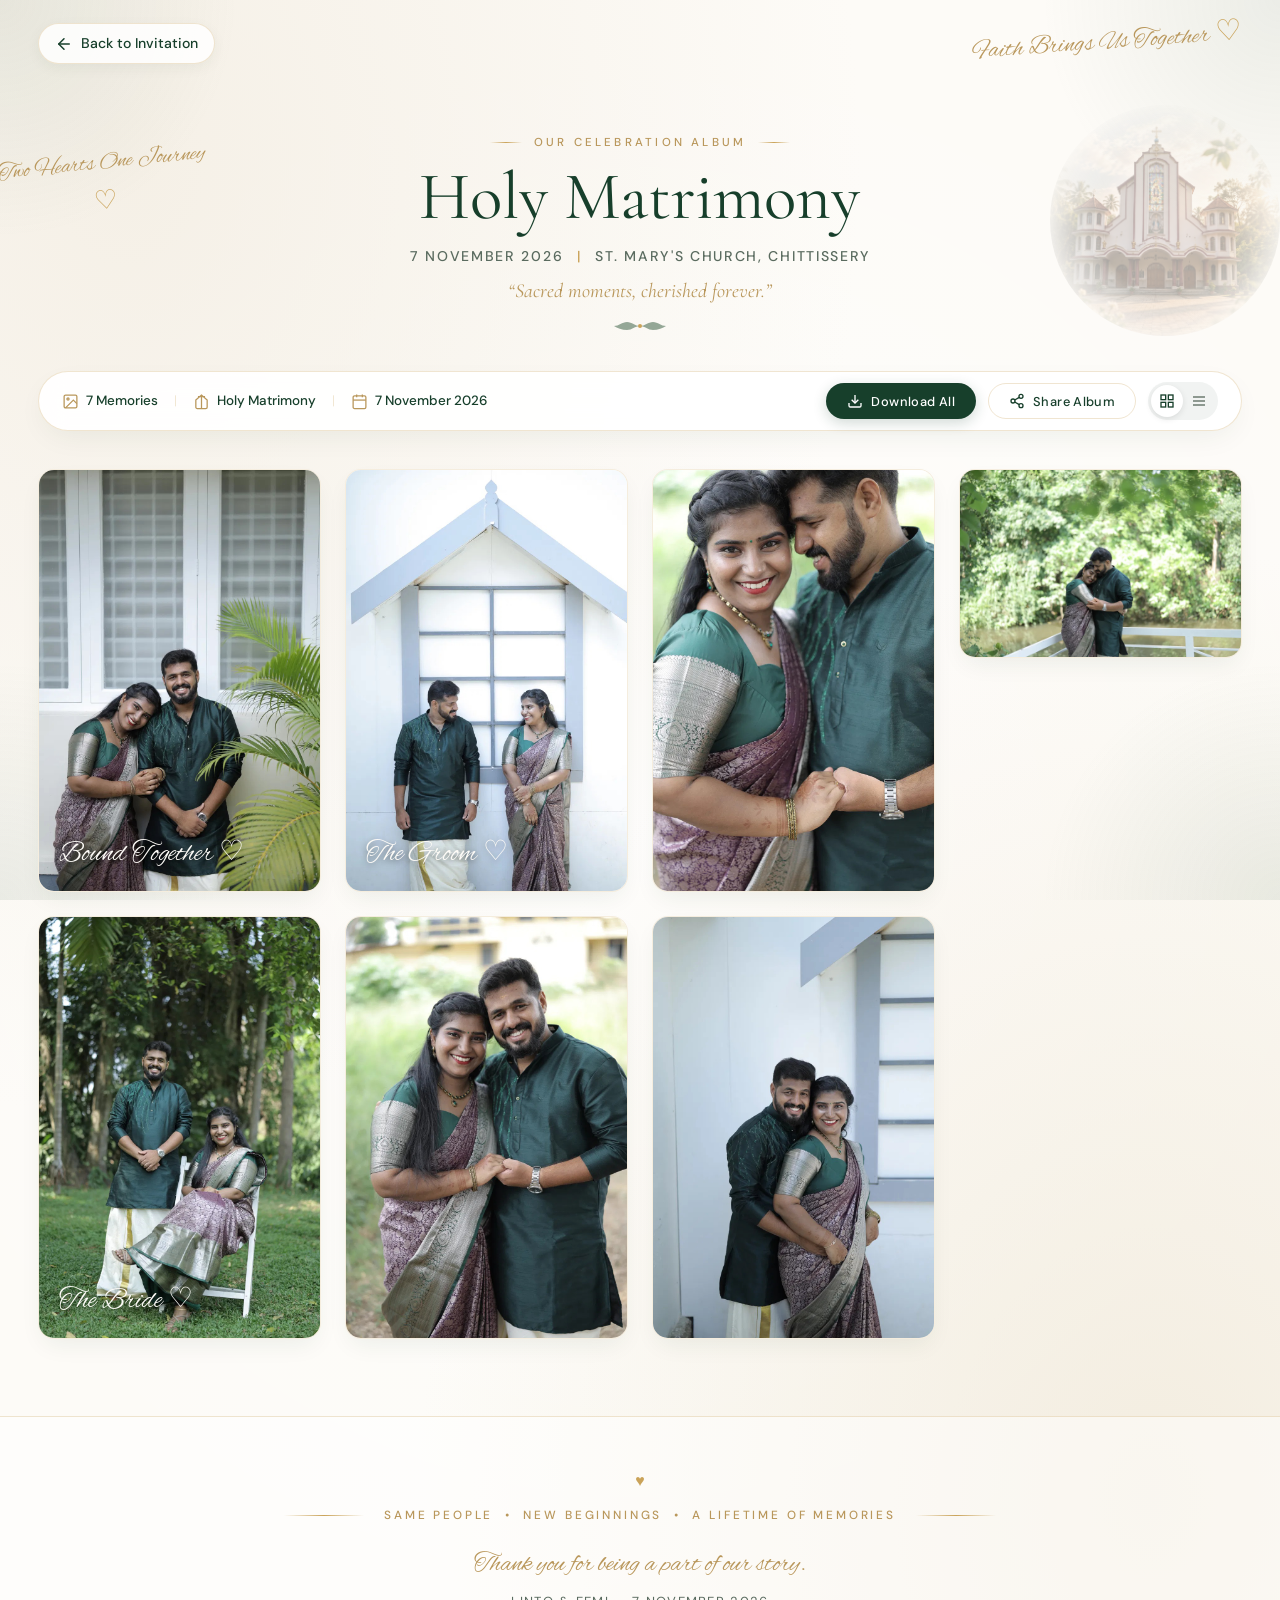
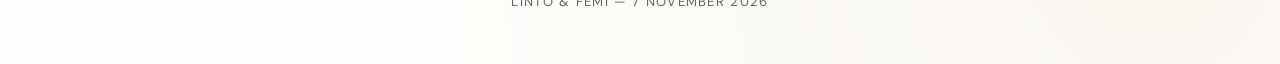
==== album.html @ 3ef4bf73 "Initial commit: Linto & Femi Wedding Invitation website" ====
<!DOCTYPE html>
<html lang="en">
<head>
  <meta charset="UTF-8" />
  <meta name="viewport" content="width=device-width, initial-scale=1.0" />
  <title>Holy Matrimony | Celebration Photo Album — Linto &amp; Femi</title>
  <meta name="description" content="Official photo album for the Holy Matrimony of Linto George &amp; Femi Roy at St. Mary's Church, Chittissery." />
  <meta name="theme-color" content="#173F2B" />

  <!-- Google Fonts -->
  <link rel="preconnect" href="https://fonts.googleapis.com" />
  <link rel="preconnect" href="https://fonts.gstatic.com" crossorigin />
  <link href="https://fonts.googleapis.com/css2?family=Alex+Brush&family=Cormorant+Garamond:ital,wght@0,300;0,400;0,500;0,600;0,700;1,400;1,500&family=DM+Sans:wght@300;400;500;600&family=Great+Vibes&display=swap" rel="stylesheet" />

  <!-- Album Styles -->
  <link rel="stylesheet" href="css/album.css" />
</head>
<body>

  <!-- Background Botanical Corner Vignettes -->
  <div class="album-vignette album-vignette--tl" aria-hidden="true"></div>
  <div class="album-vignette album-vignette--tr" aria-hidden="true"></div>
  <div class="album-vignette album-vignette--bl" aria-hidden="true"></div>
  <div class="album-vignette album-vignette--br" aria-hidden="true"></div>

  <!-- Top Navigation Bar -->
  <nav class="album-topbar" aria-label="Album navigation">
    <div class="container album-topbar__inner">
      <a href="index.html" class="album-back-link" aria-label="Return to wedding invitation">
        <svg width="18" height="18" viewBox="0 0 24 24" fill="none" stroke="currentColor" stroke-width="2" stroke-linecap="round" stroke-linejoin="round">
          <line x1="19" y1="12" x2="5" y2="12"></line>
          <polyline points="12 19 5 12 12 5"></polyline>
        </svg>
        <span>Back to Invitation</span>
      </a>

      <div class="album-script-accent" aria-hidden="true">
        <span>Faith Brings Us Together</span>
        <span class="script-heart">♡</span>
      </div>
    </div>
  </nav>

  <!-- Album Header -->
  <header class="album-header">
    <div class="container album-header__inner">
      
      <div class="album-header__quote-left" aria-hidden="true">
        <span>Two Hearts One Journey</span>
        <span class="script-heart">♡</span>
      </div>

      <div class="album-header__center">
        <div class="album-eyebrow">
          <span class="eyebrow-line"></span>
          <span class="eyebrow-text">OUR CELEBRATION ALBUM</span>
          <span class="eyebrow-line"></span>
        </div>

        <h1 class="album-title">Holy Matrimony</h1>
        
        <p class="album-meta">
          <span>7 NOVEMBER 2026</span>
          <span class="meta-sep">|</span>
          <span>ST. MARY'S CHURCH, CHITTISSERY</span>
        </p>

        <p class="album-tagline">&ldquo;Sacred moments, cherished forever.&rdquo;</p>

        <!-- Leaf divider ornament -->
        <div class="album-divider" aria-hidden="true">
          <svg width="54" height="14" viewBox="0 0 54 14" fill="none">
            <path d="M27 7C22 7 19 3 14 3C9 3 6 7 1 7C4 9 9 11 14 11C19 11 22 7 27 7Z" fill="#7a927e" fill-opacity="0.8"/>
            <path d="M27 7C32 7 35 3 40 3C45 3 48 7 53 7C50 9 45 11 40 11C35 11 32 7 27 7Z" fill="#7a927e" fill-opacity="0.8"/>
            <circle cx="27" cy="7" r="2" fill="#caa359"/>
          </svg>
        </div>
      </div>

      <!-- Faded Architectural Church Illustration Accent -->
      <div class="album-header__church-accent" aria-hidden="true">
        <img src="Images/Church.jpg" alt="" class="church-accent-img" />
      </div>

    </div>
  </header>

  <!-- Album Toolbar -->
  <section class="album-toolbar-section">
    <div class="container">
      <div class="album-toolbar" role="toolbar" aria-label="Photo album controls">
        
        <div class="album-toolbar__meta">
          <div class="toolbar-item" id="memories-stat">
            <svg width="17" height="17" viewBox="0 0 24 24" fill="none" stroke="currentColor" stroke-width="1.8">
              <rect x="3" y="3" width="18" height="18" rx="2" ry="2"></rect>
              <circle cx="8.5" cy="8.5" r="1.5"></circle>
              <polyline points="21 15 16 10 5 21"></polyline>
            </svg>
            <span id="memories-count">Loading...</span>
          </div>

          <span class="toolbar-divider" aria-hidden="true">|</span>

          <div class="toolbar-item toolbar-item--venue">
            <svg width="17" height="17" viewBox="0 0 24 24" fill="none" stroke="currentColor" stroke-width="1.8">
              <path d="M12 2v20M17 5H7M4 10l8-7 8 7v10a2 2 0 0 1-2 2H6a2 2 0 0 1-2-2z"></path>
            </svg>
            <span>Holy Matrimony</span>
          </div>

          <span class="toolbar-divider" aria-hidden="true">|</span>

          <div class="toolbar-item toolbar-item--date">
            <svg width="17" height="17" viewBox="0 0 24 24" fill="none" stroke="currentColor" stroke-width="1.8">
              <rect x="3" y="4" width="18" height="18" rx="2" ry="2"></rect>
              <line x1="16" y1="2" x2="16" y2="6"></line>
              <line x1="8" y1="2" x2="8" y2="6"></line>
              <line x1="3" y1="10" x2="21" y2="10"></line>
            </svg>
            <span>7 November 2026</span>
          </div>
        </div>

        <div class="album-toolbar__actions">
          <button id="btn-download-all" class="album-btn album-btn--primary" aria-label="Download all high resolution photographs">
            <svg width="16" height="16" viewBox="0 0 24 24" fill="none" stroke="currentColor" stroke-width="2">
              <path d="M21 15v4a2 2 0 0 1-2 2H5a2 2 0 0 1-2-2v-4"></path>
              <polyline points="7 10 12 15 17 10"></polyline>
              <line x1="12" y1="15" x2="12" y2="3"></line>
            </svg>
            <span>Download All</span>
          </button>

          <button id="btn-share-album" class="album-btn album-btn--outline" aria-label="Share this celebration album">
            <svg width="16" height="16" viewBox="0 0 24 24" fill="none" stroke="currentColor" stroke-width="2">
              <circle cx="18" cy="5" r="3"></circle>
              <circle cx="6" cy="12" r="3"></circle>
              <circle cx="18" cy="19" r="3"></circle>
              <line x1="8.59" y1="13.51" x2="15.42" y2="17.49"></line>
              <line x1="15.41" y1="6.51" x2="8.59" y2="10.49"></line>
            </svg>
            <span>Share Album</span>
          </button>

          <div class="album-view-toggle" role="radiogroup" aria-label="Gallery view mode">
            <button id="view-grid-btn" class="toggle-icon-btn active" role="radio" aria-checked="true" title="Masonry Grid View">
              <svg width="16" height="16" viewBox="0 0 24 24" fill="none" stroke="currentColor" stroke-width="2">
                <rect x="3" y="3" width="7" height="7"></rect>
                <rect x="14" y="3" width="7" height="7"></rect>
                <rect x="14" y="14" width="7" height="7"></rect>
                <rect x="3" y="14" width="7" height="7"></rect>
              </svg>
            </button>
            <button id="view-dense-btn" class="toggle-icon-btn" role="radio" aria-checked="false" title="Compact View">
              <svg width="16" height="16" viewBox="0 0 24 24" fill="none" stroke="currentColor" stroke-width="2">
                <line x1="3" y1="6" x2="21" y2="6"></line>
                <line x1="3" y1="12" x2="21" y2="12"></line>
                <line x1="3" y1="18" x2="21" y2="18"></line>
              </svg>
            </button>
          </div>
        </div>

      </div>
    </div>
  </section>

  <!-- Main Photo Gallery Section -->
  <main class="album-main">
    <div class="container">

      <!-- Gallery Loading Skeleton -->
      <div id="gallery-skeleton" class="gallery-skeleton" aria-live="polite">
        <div class="skeleton-card skeleton-card--tall"></div>
        <div class="skeleton-card skeleton-card--square"></div>
        <div class="skeleton-card skeleton-card--tall"></div>
        <div class="skeleton-card skeleton-card--wide"></div>
        <div class="skeleton-card skeleton-card--square"></div>
        <div class="skeleton-card skeleton-card--tall"></div>
      </div>

      <!-- Empty State -->
      <div id="gallery-empty" class="gallery-empty" style="display:none;">
        <div class="gallery-empty__icon" aria-hidden="true">🌿</div>
        <h2 class="gallery-empty__title">Our memories are waiting to be written...</h2>
        <p class="gallery-empty__desc">Photographs from our celebration will appear here soon.</p>
      </div>

      <!-- Error State -->
      <div id="gallery-error" class="gallery-error" style="display:none;">
        <div class="gallery-error__icon" aria-hidden="true">♡</div>
        <h2 class="gallery-error__title">Our album is taking a little moment.</h2>
        <p class="gallery-error__desc">Please check back soon or try refreshing.</p>
        <button id="btn-retry-gallery" class="album-btn album-btn--primary">Try Again</button>
      </div>

      <!-- Dynamic Masonry Photo Grid -->
      <div id="album-gallery" class="album-masonry" role="region" aria-label="Celebration photo gallery">
        <!-- Rendered dynamically by js/album.js from Google Drive feed -->
      </div>

    </div>
  </main>

  <!-- Fullscreen Lightbox Viewer -->
  <dialog id="album-lightbox" class="album-lightbox" aria-label="Fullscreen photo viewer">
    <div class="lightbox-overlay" id="lightbox-overlay"></div>
    <div class="lightbox-content">
      
      <!-- Top Control Bar -->
      <div class="lightbox-topbar">
        <span id="lightbox-counter" class="lightbox-counter">1 / 58</span>
        <div class="lightbox-actions">
          <a id="lightbox-download-btn" href="#" download class="lightbox-btn" title="Download original photo" aria-label="Download photo">
            <svg width="18" height="18" viewBox="0 0 24 24" fill="none" stroke="currentColor" stroke-width="2">
              <path d="M21 15v4a2 2 0 0 1-2 2H5a2 2 0 0 1-2-2v-4"></path>
              <polyline points="7 10 12 15 17 10"></polyline>
              <line x1="12" y1="15" x2="12" y2="3"></line>
            </svg>
          </a>
          <button id="lightbox-close-btn" class="lightbox-btn" title="Close viewer (Esc)" aria-label="Close photo viewer">
            <svg width="20" height="20" viewBox="0 0 24 24" fill="none" stroke="currentColor" stroke-width="2">
              <line x1="18" y1="6" x2="6" y2="18"></line>
              <line x1="6" y1="6" x2="18" y2="18"></line>
            </svg>
          </button>
        </div>
      </div>

      <!-- Main Stage -->
      <div class="lightbox-stage">
        <button id="lightbox-prev-btn" class="lightbox-nav-btn lightbox-nav-btn--prev" title="Previous photo (Left Arrow)" aria-label="Previous photo">
          <svg width="24" height="24" viewBox="0 0 24 24" fill="none" stroke="currentColor" stroke-width="2">
            <polyline points="15 18 9 12 15 6"></polyline>
          </svg>
        </button>

        <div class="lightbox-image-wrap">
          <img id="lightbox-active-img" src="" alt="Linto &amp; Femi Wedding Memory" class="lightbox-img" />
          <div id="lightbox-loader" class="lightbox-loader" aria-hidden="true"></div>
        </div>

        <button id="lightbox-next-btn" class="lightbox-nav-btn lightbox-nav-btn--next" title="Next photo (Right Arrow)" aria-label="Next photo">
          <svg width="24" height="24" viewBox="0 0 24 24" fill="none" stroke="currentColor" stroke-width="2">
            <polyline points="9 18 15 12 9 6"></polyline>
          </svg>
        </button>
      </div>

      <!-- Caption -->
      <div class="lightbox-caption">
        <p id="lightbox-caption-text">Linto &amp; Femi &mdash; Holy Matrimony Celebration</p>
      </div>

    </div>
  </dialog>

  <!-- Share Toast Notification -->
  <div id="album-toast" class="album-toast" role="status" aria-live="polite">
    <svg width="16" height="16" viewBox="0 0 24 24" fill="none" stroke="currentColor" stroke-width="2">
      <path d="M20 6L9 17l-5-5"></path>
    </svg>
    <span>Album link copied to clipboard</span>
  </div>

  <!-- Bottom Accents & Footer -->
  <footer class="album-footer">
    <div class="container">
      <div class="album-footer__heart" aria-hidden="true">♥</div>
      
      <div class="album-footer__divider">
        <span class="footer-line"></span>
        <span class="footer-divider-text">SAME PEOPLE &nbsp;•&nbsp; NEW BEGINNINGS &nbsp;•&nbsp; A LIFETIME OF MEMORIES</span>
        <span class="footer-line"></span>
      </div>

      <div class="album-footer__signature">
        <p class="album-footer__thanks">Thank you for being a part of our story.</p>
        <p class="album-footer__names">Linto &amp; Femi &mdash; 7 November 2026</p>
      </div>
    </div>
  </footer>

  <!-- Album Scripts -->
  <script src="js/album.js"></script>
</body>
</html>
---- css/album.css ----
/* ============================================================
   CELEBRATION PHOTO ALBUM — DEDICATED STYLESHEET
   Linto & Femi Wedding Invitation Keepsake
   ============================================================ */

:root {
  --ivory-bg: #fdfbf7;
  --cream-card: #ffffff;
  --green-deep: #173f2b;
  --green-forest: #0d261a;
  --gold: #caa359;
  --gold-muted: #b9975b;
  --gold-light: #f4ecdc;
  --text-dark: #223127;
  --text-muted: #5a6b5f;
  --border-gold: rgba(202, 163, 89, 0.28);
  
  --font-serif: 'Cormorant Garamond', Georgia, serif;
  --font-sans: 'DM Sans', -apple-system, BlinkMacSystemFont, sans-serif;
  --font-script: 'Alex Brush', 'Great Vibes', cursive;

  --ease-elegant: cubic-bezier(0.2, 0.8, 0.2, 1);
}

*, *::before, *::after {
  box-sizing: border-box;
  margin: 0;
  padding: 0;
}

body {
  font-family: var(--font-sans);
  background-color: var(--ivory-bg);
  background-image:
    radial-gradient(ellipse at 10% 10%, rgba(243, 237, 226, 0.8), transparent 45%),
    radial-gradient(ellipse at 90% 90%, rgba(239, 231, 214, 0.7), transparent 45%),
    radial-gradient(circle at 50% 50%, rgba(255, 255, 255, 0.6), transparent 80%);
  color: var(--text-dark);
  line-height: 1.6;
  min-height: 100vh;
  position: relative;
  overflow-x: hidden;
}

.container {
  width: 100%;
  max-width: 1340px;
  margin-inline: auto;
  padding-inline: clamp(1rem, 3vw, 2.5rem);
}

/* ── Botanical Vignette Corners ─────────────────────────── */
.album-vignette {
  position: fixed;
  width: 240px;
  height: 240px;
  pointer-events: none;
  z-index: 0;
  opacity: 0.6;
  background-size: contain;
  background-repeat: no-repeat;
}

.album-vignette--tl {
  top: 0;
  left: 0;
  background: radial-gradient(circle at top left, rgba(122, 146, 126, 0.22), transparent 70%);
}

.album-vignette--tr {
  top: 0;
  right: 0;
  background: radial-gradient(circle at top right, rgba(122, 146, 126, 0.22), transparent 70%);
}

.album-vignette--bl {
  bottom: 0;
  left: 0;
  background: radial-gradient(circle at bottom left, rgba(122, 146, 126, 0.22), transparent 70%);
}

.album-vignette--br {
  bottom: 0;
  right: 0;
  background: radial-gradient(circle at bottom right, rgba(122, 146, 126, 0.22), transparent 70%);
}

/* ── Top Navigation Bar ─────────────────────────────────── */
.album-topbar {
  padding-block: 1.25rem;
  position: relative;
  z-index: 10;
}

.album-topbar__inner {
  display: flex;
  align-items: center;
  justify-content: space-between;
}

.album-back-link {
  display: inline-flex;
  align-items: center;
  gap: 0.5rem;
  color: var(--green-deep);
  text-decoration: none;
  font-size: 0.88rem;
  font-weight: 500;
  padding: 0.5rem 1rem;
  border-radius: 9999px;
  background: rgba(255, 255, 255, 0.85);
  border: 1px solid var(--border-gold);
  box-shadow: 0 4px 14px rgba(23, 63, 43, 0.05);
  transition: all 0.3s var(--ease-elegant);
}

.album-back-link:hover {
  background: #ffffff;
  color: var(--gold-muted);
  transform: translateX(-3px);
  box-shadow: 0 6px 18px rgba(23, 63, 43, 0.1);
}

.album-script-accent {
  font-family: var(--font-script);
  font-size: clamp(1.25rem, 2vw, 1.6rem);
  color: var(--gold-muted);
  transform: rotate(-4deg);
  display: flex;
  align-items: center;
  gap: 0.35rem;
  pointer-events: none;
}

.script-heart {
  font-size: 1.15em;
  color: var(--gold);
}

/* ── Header ─────────────────────────────────────────────── */
.album-header {
  position: relative;
  padding-block: clamp(1rem, 3vw, 2.5rem);
  z-index: 5;
}

.album-header__inner {
  position: relative;
  display: flex;
  align-items: center;
  justify-content: center;
}

.album-header__quote-left {
  position: absolute;
  left: 0;
  top: 10%;
  transform: rotate(-6deg);
  font-family: var(--font-script);
  font-size: clamp(1.2rem, 1.8vw, 1.55rem);
  color: var(--gold-muted);
  display: flex;
  flex-direction: column;
  align-items: center;
  pointer-events: none;
}

.album-header__church-accent {
  position: absolute;
  right: 0;
  top: -20px;
  width: clamp(140px, 18vw, 240px);
  aspect-ratio: 1 / 1;
  pointer-events: none;
  opacity: 0.35;
  filter: drop-shadow(0 8px 16px rgba(0,0,0,0.06));
  mask-image: radial-gradient(circle at center, black 40%, transparent 75%);
  -webkit-mask-image: radial-gradient(circle at center, black 40%, transparent 75%);
}

.church-accent-img {
  width: 100%;
  height: 100%;
  object-fit: cover;
  border-radius: 50%;
}

@media (max-width: 900px) {
  .album-header__quote-left,
  .album-header__church-accent {
    display: none;
  }
}

.album-header__center {
  text-align: center;
  max-width: 700px;
}

.album-eyebrow {
  display: inline-flex;
  align-items: center;
  gap: 0.75rem;
  margin-bottom: 0.5rem;
}

.eyebrow-line {
  width: 32px;
  height: 1px;
  background: linear-gradient(90deg, transparent, var(--gold), transparent);
}

.eyebrow-text {
  font-size: 0.72rem;
  letter-spacing: 0.28em;
  text-transform: uppercase;
  color: var(--gold-muted);
  font-weight: 500;
}

.album-title {
  font-family: var(--font-serif);
  font-size: clamp(2.4rem, 5.5vw, 4.2rem);
  font-weight: 400;
  color: var(--green-deep);
  line-height: 1.1;
  margin-bottom: 0.65rem;
}

.album-meta {
  font-size: clamp(0.78rem, 1.4vw, 0.88rem);
  letter-spacing: 0.12em;
  color: var(--text-muted);
  font-weight: 500;
  text-transform: uppercase;
  margin-bottom: 0.5rem;
}

.meta-sep {
  margin-inline: 0.5rem;
  color: var(--gold);
}

.album-tagline {
  font-family: var(--font-serif);
  font-size: clamp(1rem, 1.8vw, 1.25rem);
  font-style: italic;
  color: var(--gold-muted);
  margin-bottom: 0.75rem;
}

.album-divider {
  display: flex;
  justify-content: center;
}

/* ── Toolbar ────────────────────────────────────────────── */
.album-toolbar-section {
  position: relative;
  z-index: 10;
  margin-bottom: clamp(1.5rem, 3vw, 2.5rem);
}

.album-toolbar {
  background: rgba(255, 255, 255, 0.92);
  backdrop-filter: blur(12px);
  -webkit-backdrop-filter: blur(12px);
  border: 1px solid var(--border-gold);
  border-radius: 9999px;
  padding: 0.6rem 1.4rem;
  box-shadow: 0 10px 30px -8px rgba(23, 63, 43, 0.08);
  display: flex;
  align-items: center;
  justify-content: space-between;
  gap: 1rem;
  flex-wrap: wrap;
}

.album-toolbar__meta {
  display: flex;
  align-items: center;
  gap: clamp(0.5rem, 1.5vw, 1rem);
  font-size: 0.84rem;
  font-weight: 500;
  color: var(--text-dark);
}

.toolbar-item {
  display: inline-flex;
  align-items: center;
  gap: 0.45rem;
  color: var(--green-deep);
}

.toolbar-item svg {
  color: var(--gold-muted);
}

.toolbar-divider {
  color: var(--border-gold);
  font-weight: 300;
}

.album-toolbar__actions {
  display: flex;
  align-items: center;
  gap: 0.75rem;
}

.album-btn {
  display: inline-flex;
  align-items: center;
  gap: 0.5rem;
  font-family: var(--font-sans);
  font-size: 0.8rem;
  font-weight: 500;
  letter-spacing: 0.03em;
  padding: 0.55rem 1.25rem;
  border-radius: 9999px;
  cursor: pointer;
  text-decoration: none;
  border: 1px solid transparent;
  transition: all 0.25s var(--ease-elegant);
}

.album-btn--primary {
  background: var(--green-deep);
  color: #ffffff;
  box-shadow: 0 4px 14px rgba(23, 63, 43, 0.2);
}

.album-btn--primary:hover {
  background: var(--green-forest);
  transform: translateY(-2px);
  box-shadow: 0 8px 20px rgba(23, 63, 43, 0.28);
}

.album-btn--outline {
  background: transparent;
  color: var(--green-deep);
  border-color: var(--border-gold);
}

.album-btn--outline:hover {
  background: rgba(202, 163, 89, 0.1);
  border-color: var(--gold);
  transform: translateY(-2px);
}

.album-view-toggle {
  display: inline-flex;
  align-items: center;
  background: rgba(23, 63, 43, 0.06);
  border-radius: 9999px;
  padding: 3px;
}

.toggle-icon-btn {
  width: 32px;
  height: 32px;
  border-radius: 50%;
  border: none;
  background: transparent;
  color: var(--text-muted);
  display: flex;
  align-items: center;
  justify-content: center;
  cursor: pointer;
  transition: all 0.2s ease;
}

.toggle-icon-btn.active {
  background: #ffffff;
  color: var(--green-deep);
  box-shadow: 0 2px 6px rgba(0, 0, 0, 0.1);
}

@media (max-width: 860px) {
  .album-toolbar {
    border-radius: 20px;
    padding: 1rem;
  }
  .album-toolbar__meta {
    width: 100%;
    justify-content: center;
  }
  .album-toolbar__actions {
    width: 100%;
    justify-content: center;
  }
}

/* ── Dynamic Masonry Gallery ────────────────────────────── */
.album-main {
  position: relative;
  z-index: 5;
  padding-bottom: clamp(3rem, 6vw, 5rem);
}

.album-masonry {
  columns: 4 280px;
  column-gap: 1.5rem;
}

.album-masonry.dense {
  columns: 5 220px;
  column-gap: 1rem;
}

@media (max-width: 1200px) {
  .album-masonry {
    columns: 3 260px;
  }
}

@media (max-width: 768px) {
  .album-masonry {
    columns: 2 160px;
    column-gap: 0.85rem;
  }
}

@media (max-width: 440px) {
  .album-masonry {
    columns: 1 100%;
    column-gap: 0;
  }
}

/* Photo Card */
.photo-card {
  break-inside: avoid;
  margin-bottom: 1.5rem;
  border-radius: 16px;
  overflow: hidden;
  background: #ffffff;
  border: 1px solid rgba(202, 163, 89, 0.2);
  box-shadow: 0 10px 24px -6px rgba(23, 63, 43, 0.08);
  position: relative;
  cursor: pointer;
  transform: translateZ(0);
  transition: transform 0.4s var(--ease-elegant), box-shadow 0.4s ease, border-color 0.3s ease;
}

.album-masonry.dense .photo-card {
  margin-bottom: 1rem;
  border-radius: 12px;
}

.photo-card:hover {
  transform: translateY(-6px);
  box-shadow: 0 18px 36px -8px rgba(23, 63, 43, 0.16);
  border-color: var(--gold);
}

.photo-card__img-wrap {
  width: 100%;
  position: relative;
  overflow: hidden;
  background: #eae4d8;
}

.photo-card__img {
  width: 100%;
  height: auto;
  display: block;
  object-fit: cover;
  transition: transform 0.6s var(--ease-elegant);
}

.photo-card:hover .photo-card__img {
  transform: scale(1.03);
}

/* Photo Card Hover Overlay */
.photo-card__overlay {
  position: absolute;
  inset: 0;
  background: linear-gradient(to top, rgba(13, 38, 26, 0.65) 0%, transparent 60%);
  opacity: 0;
  display: flex;
  align-items: flex-end;
  justify-content: space-between;
  padding: 1rem;
  transition: opacity 0.3s ease;
  pointer-events: none;
}

.photo-card:hover .photo-card__overlay {
  opacity: 1;
}

.photo-card__actions {
  display: flex;
  gap: 0.5rem;
  pointer-events: auto;
}

.photo-card__btn {
  width: 36px;
  height: 36px;
  border-radius: 50%;
  background: rgba(255, 255, 255, 0.9);
  border: none;
  color: var(--green-deep);
  display: flex;
  align-items: center;
  justify-content: center;
  cursor: pointer;
  text-decoration: none;
  box-shadow: 0 4px 10px rgba(0,0,0,0.15);
  transition: transform 0.2s ease, background 0.2s ease;
}

.photo-card__btn:hover {
  transform: scale(1.12);
  background: #ffffff;
  color: var(--gold-muted);
}

/* Feature Script Badge on Selected Photo */
.photo-card__script-badge {
  position: absolute;
  bottom: 1.25rem;
  left: 1.25rem;
  font-family: var(--font-script);
  font-size: clamp(1.4rem, 2.2vw, 1.85rem);
  color: #fdfbf7;
  text-shadow: 0 2px 6px rgba(0,0,0,0.5);
  line-height: 1.1;
  pointer-events: none;
  z-index: 2;
}

/* ── Skeleton Loading ───────────────────────────────────── */
.gallery-skeleton {
  columns: 4 280px;
  column-gap: 1.5rem;
}

.skeleton-card {
  break-inside: avoid;
  margin-bottom: 1.5rem;
  border-radius: 16px;
  background: linear-gradient(90deg, #eae4d8 25%, #f4ecdc 50%, #eae4d8 75%);
  background-size: 200% 100%;
  animation: skeletonShimmer 1.5s infinite;
}

.skeleton-card--tall {
  height: 380px;
}

.skeleton-card--square {
  height: 280px;
}

.skeleton-card--wide {
  height: 210px;
}

@keyframes skeletonShimmer {
  0% { background-position: 200% 0; }
  100% { background-position: -200% 0; }
}

/* ── Empty & Error States ───────────────────────────────── */
.gallery-empty,
.gallery-error {
  text-align: center;
  max-width: 500px;
  margin: 4rem auto;
  padding: 3rem 2rem;
  background: #ffffff;
  border-radius: 24px;
  border: 1px solid var(--border-gold);
  box-shadow: 0 12px 32px rgba(23, 63, 43, 0.06);
}

.gallery-empty__icon,
.gallery-error__icon {
  font-size: 2.5rem;
  margin-bottom: 1rem;
  color: var(--gold);
}

.gallery-empty__title,
.gallery-error__title {
  font-family: var(--font-serif);
  font-size: 1.8rem;
  color: var(--green-deep);
  margin-bottom: 0.5rem;
}

.gallery-empty__desc,
.gallery-error__desc {
  font-size: 0.95rem;
  color: var(--text-muted);
  margin-bottom: 1.5rem;
}

/* ── Fullscreen Lightbox ────────────────────────────────── */
.album-lightbox {
  border: none;
  background: transparent;
  padding: 0;
  width: 100vw;
  height: 100vh;
  max-width: 100vw;
  max-height: 100vh;
  position: fixed;
  inset: 0;
  z-index: 1000;
  display: none;
}

.album-lightbox[open] {
  display: flex;
  align-items: center;
  justify-content: center;
}

.lightbox-overlay {
  position: absolute;
  inset: 0;
  background: rgba(10, 24, 16, 0.94);
  backdrop-filter: blur(16px);
  -webkit-backdrop-filter: blur(16px);
}

.lightbox-content {
  position: relative;
  z-index: 2;
  width: 100%;
  height: 100%;
  display: flex;
  flex-direction: column;
  justify-content: space-between;
  padding: clamp(0.75rem, 2vw, 1.5rem);
}

.lightbox-topbar {
  display: flex;
  align-items: center;
  justify-content: space-between;
  width: 100%;
  z-index: 10;
}

.lightbox-counter {
  font-family: var(--font-sans);
  font-size: 0.9rem;
  letter-spacing: 0.1em;
  color: #ffffff;
  background: rgba(255, 255, 255, 0.12);
  padding: 0.4rem 1rem;
  border-radius: 9999px;
  border: 1px solid rgba(255, 255, 255, 0.2);
}

.lightbox-actions {
  display: flex;
  gap: 0.6rem;
}

.lightbox-btn {
  width: 44px;
  height: 44px;
  border-radius: 50%;
  background: rgba(255, 255, 255, 0.12);
  border: 1px solid rgba(255, 255, 255, 0.25);
  color: #ffffff;
  display: flex;
  align-items: center;
  justify-content: center;
  cursor: pointer;
  text-decoration: none;
  transition: all 0.2s ease;
}

.lightbox-btn:hover {
  background: #ffffff;
  color: var(--green-deep);
  transform: scale(1.08);
}

.lightbox-stage {
  flex-grow: 1;
  display: flex;
  align-items: center;
  justify-content: space-between;
  position: relative;
  width: 100%;
  max-height: 82vh;
}

.lightbox-image-wrap {
  position: relative;
  max-width: 88vw;
  max-height: 78vh;
  margin: auto;
  display: flex;
  align-items: center;
  justify-content: center;
}

.lightbox-img {
  max-width: 100%;
  max-height: 78vh;
  object-fit: contain;
  border-radius: 8px;
  box-shadow: 0 20px 60px rgba(0, 0, 0, 0.5);
  transition: opacity 0.3s ease;
}

.lightbox-nav-btn {
  width: 52px;
  height: 52px;
  border-radius: 50%;
  background: rgba(255, 255, 255, 0.14);
  border: 1px solid rgba(255, 255, 255, 0.3);
  color: #ffffff;
  display: flex;
  align-items: center;
  justify-content: center;
  cursor: pointer;
  z-index: 10;
  transition: all 0.25s ease;
}

.lightbox-nav-btn:hover {
  background: #ffffff;
  color: var(--green-deep);
  transform: scale(1.1);
}

@media (max-width: 640px) {
  .lightbox-nav-btn {
    display: none; /* Rely on mobile touch swipe */
  }
}

.lightbox-caption {
  text-align: center;
  padding-block: 0.5rem;
  color: rgba(255, 255, 255, 0.8);
  font-size: 0.88rem;
  letter-spacing: 0.05em;
}

/* ── Toast Notification ─────────────────────────────────── */
.album-toast {
  position: fixed;
  bottom: 2rem;
  left: 50%;
  transform: translateX(-50%) translateY(100px);
  background: var(--green-deep);
  color: #ffffff;
  border: 1px solid var(--gold);
  padding: 0.75rem 1.5rem;
  border-radius: 9999px;
  font-size: 0.85rem;
  display: flex;
  align-items: center;
  gap: 0.6rem;
  box-shadow: 0 10px 30px rgba(0, 0, 0, 0.2);
  z-index: 2000;
  opacity: 0;
  transition: transform 0.4s var(--ease-elegant), opacity 0.4s ease;
}

.album-toast.show {
  transform: translateX(-50%) translateY(0);
  opacity: 1;
}

/* ── Footer ─────────────────────────────────────────────── */
.album-footer {
  position: relative;
  z-index: 5;
  text-align: center;
  padding-block: clamp(2rem, 4vw, 3.5rem);
  background: rgba(255, 255, 255, 0.5);
  border-top: 1px solid var(--border-gold);
}

.album-footer__heart {
  color: var(--gold);
  font-size: 1rem;
  margin-bottom: 0.75rem;
}

.album-footer__divider {
  display: flex;
  align-items: center;
  justify-content: center;
  gap: clamp(0.75rem, 2vw, 1.25rem);
  margin-bottom: 1.25rem;
}

.footer-line {
  width: clamp(30px, 8vw, 80px);
  height: 1px;
  background: linear-gradient(90deg, transparent, var(--gold), transparent);
}

.footer-divider-text {
  font-size: clamp(0.65rem, 1.2vw, 0.74rem);
  letter-spacing: 0.24em;
  text-transform: uppercase;
  color: var(--gold-muted);
  font-weight: 500;
}

.album-footer__thanks {
  font-family: var(--font-script);
  font-size: clamp(1.35rem, 2vw, 1.7rem);
  color: var(--gold-muted);
  margin-bottom: 0.35rem;
}

.album-footer__names {
  font-size: 0.82rem;
  letter-spacing: 0.1em;
  text-transform: uppercase;
  color: var(--text-muted);
}
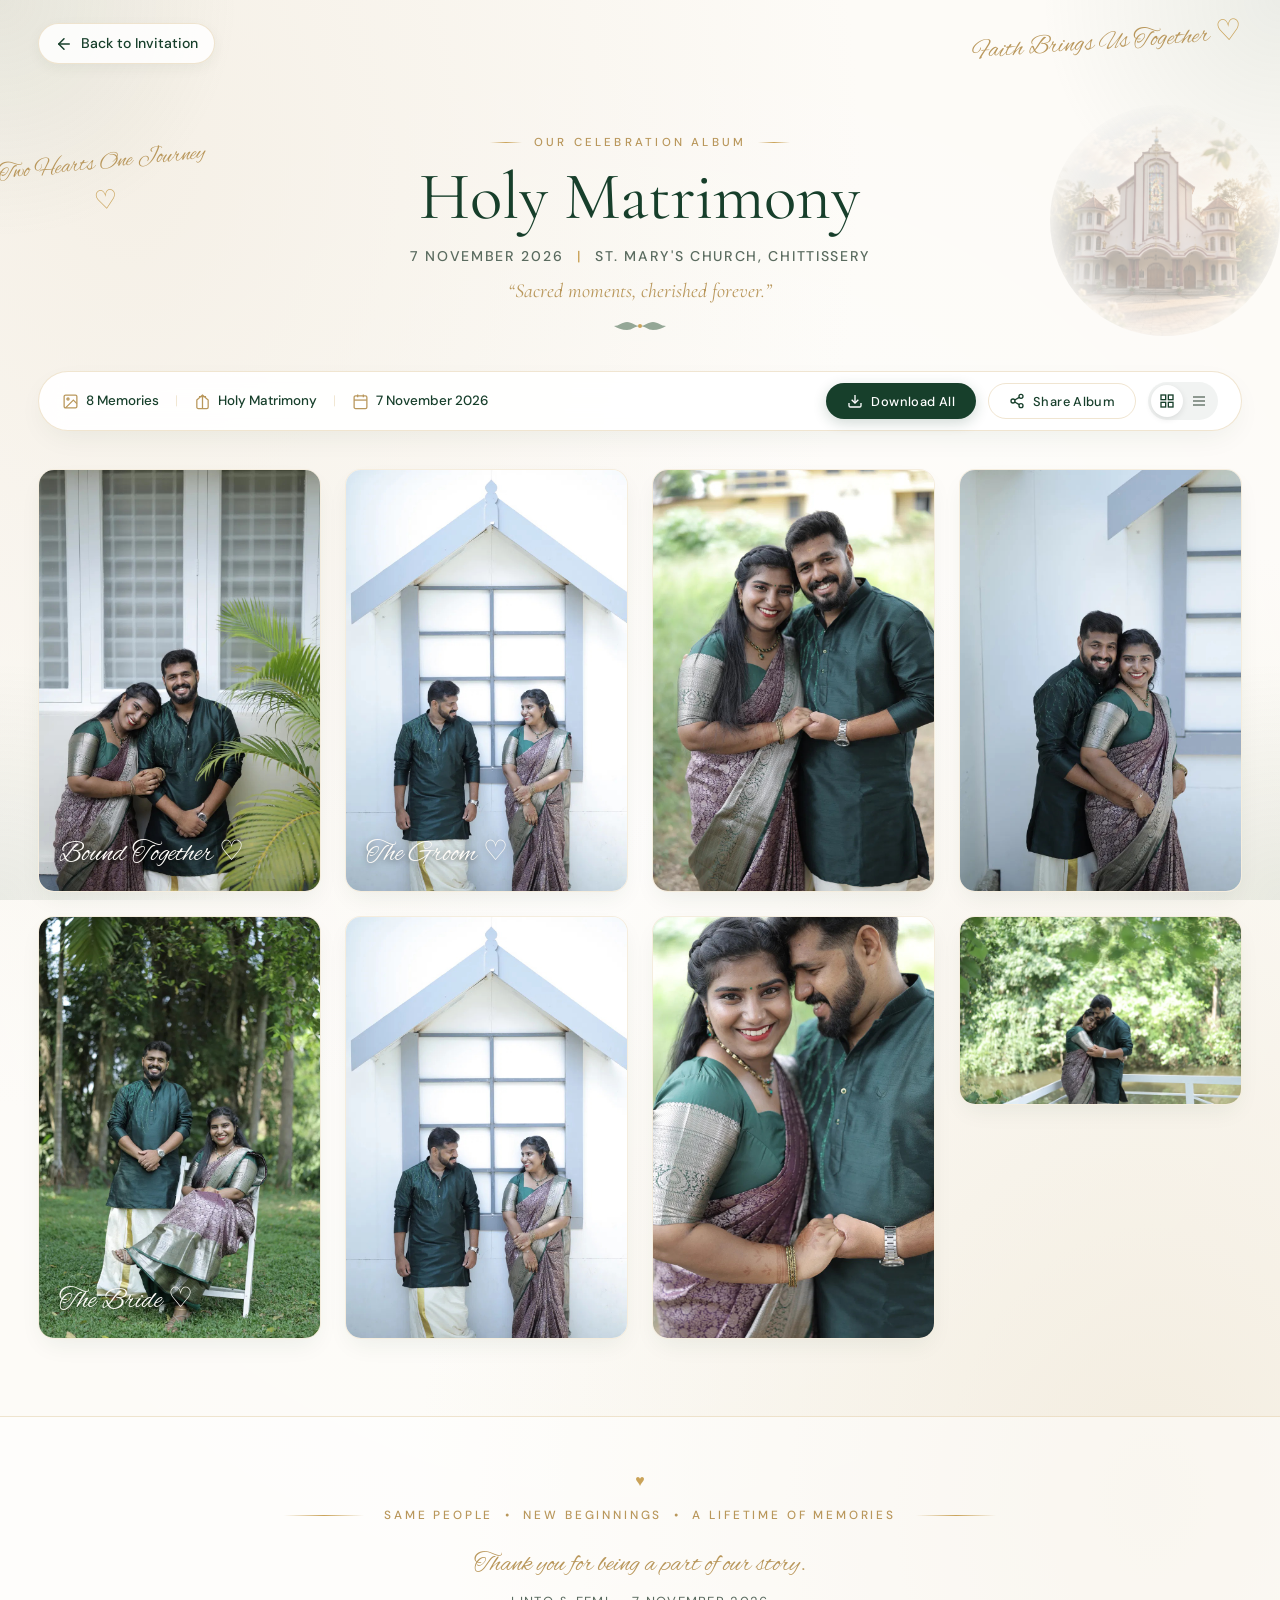
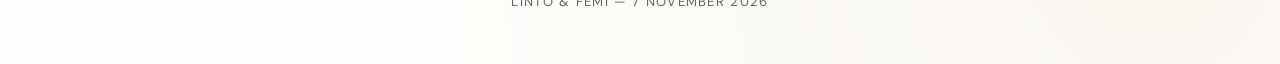
==== commit 307e6e44: "Enhance Sky of Blessings design, fix couple framing, fix countdown to 10:30 AM, fix image cropping i" ====
--- a/album.html
+++ b/album.html
@@ -283,6 +283,9 @@
   </footer>
 
   <!-- Album Scripts -->
+  <script>
+    window.GOOGLE_SHEETS_SCRIPT_URL = "https://script.google.com/macros/s/AKfycby9dsm5qLJqMJyjZf_aTPGjd3lL4B_0l4edbqiK1heE_K6FR_hy3MY1MLOeVNM5aDJX/exec";
+  </script>
   <script src="js/album.js"></script>
 </body>
 </html>
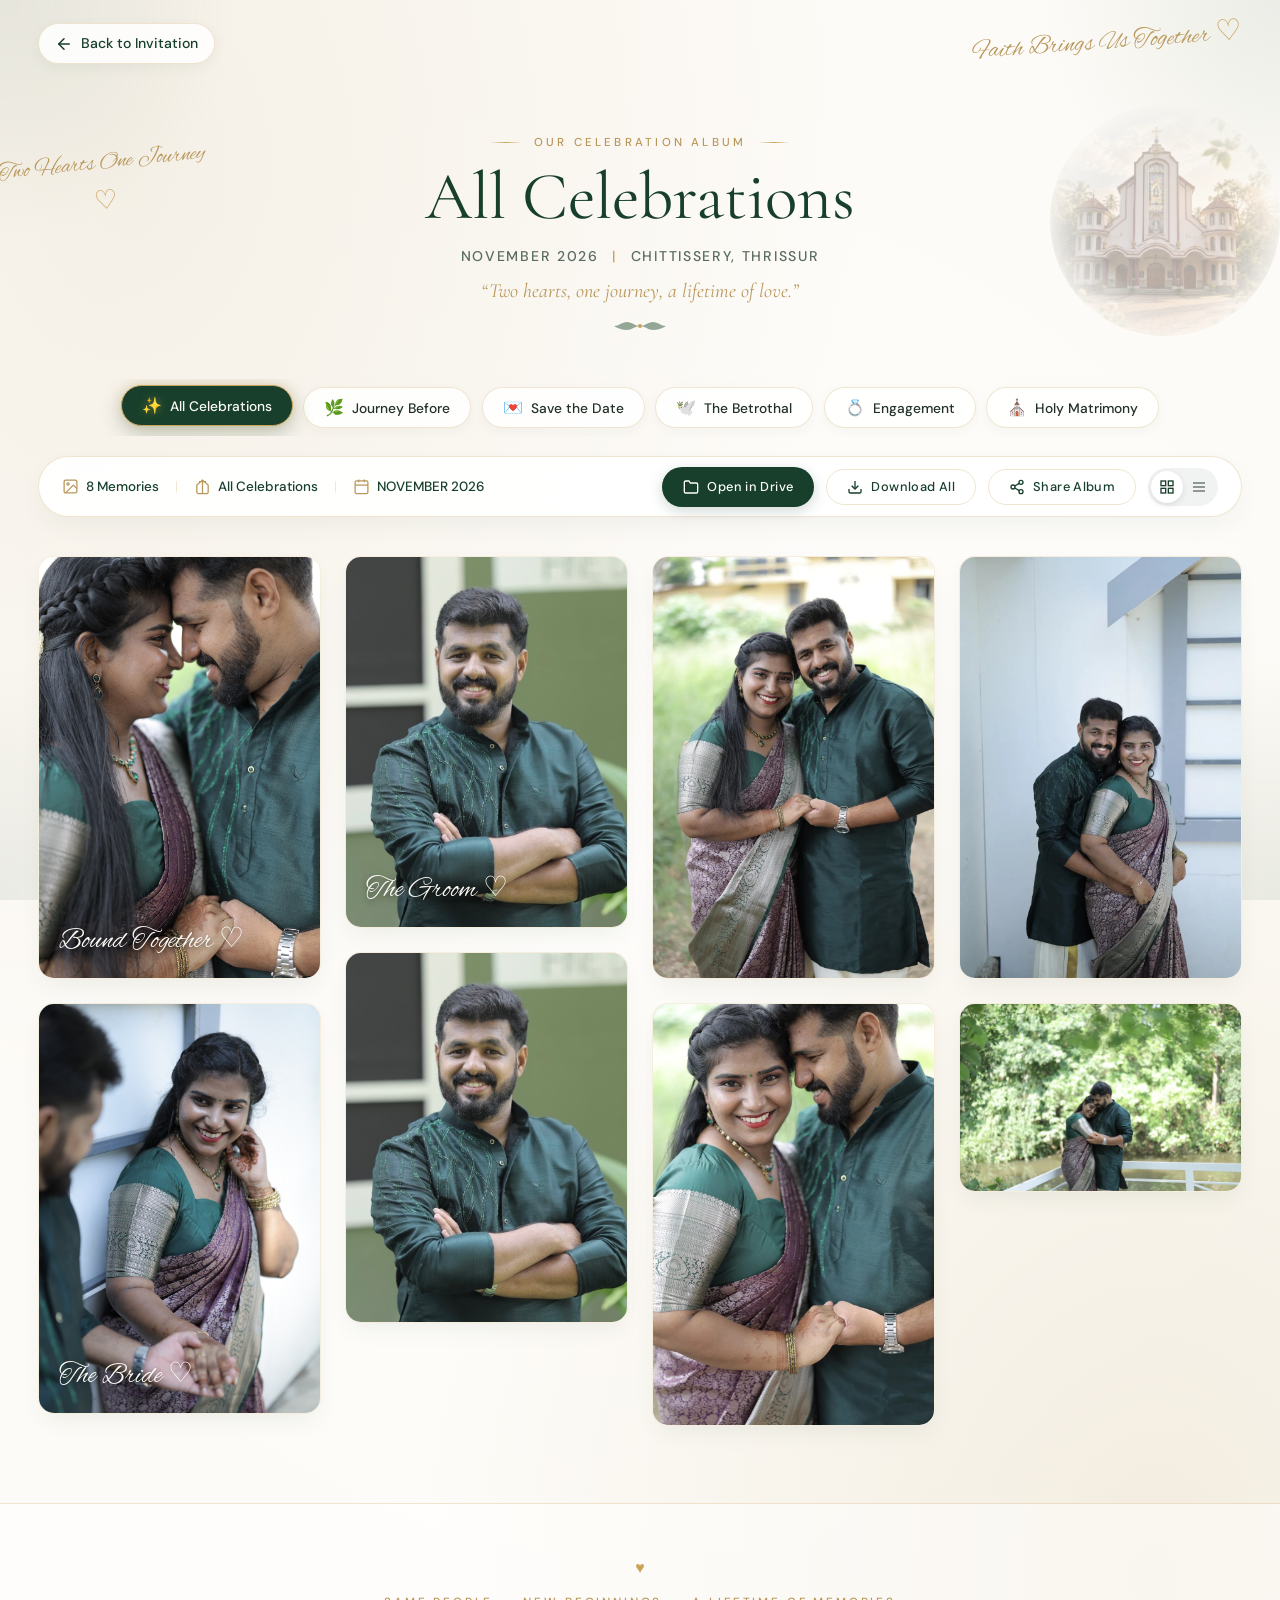
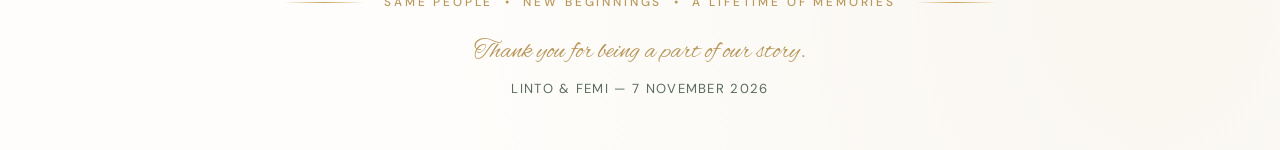
==== commit 4e0acf2b: "feat: organize celebration photo albums by Google Drive function folders and refine sky of blessings" ====
--- a/album.html
+++ b/album.html
@@ -45,7 +45,7 @@
   <header class="album-header">
     <div class="container album-header__inner">
       
-      <div class="album-header__quote-left" aria-hidden="true">
+      <div class="album-header__quote-left" id="album-quote-left" aria-hidden="true">
         <span>Two Hearts One Journey</span>
         <span class="script-heart">♡</span>
       </div>
@@ -53,19 +53,19 @@
       <div class="album-header__center">
         <div class="album-eyebrow">
           <span class="eyebrow-line"></span>
-          <span class="eyebrow-text">OUR CELEBRATION ALBUM</span>
+          <span class="eyebrow-text" id="album-eyebrow">OUR CELEBRATION ALBUM</span>
           <span class="eyebrow-line"></span>
         </div>
 
-        <h1 class="album-title">Holy Matrimony</h1>
+        <h1 class="album-title" id="album-title">Holy Matrimony</h1>
         
-        <p class="album-meta">
-          <span>7 NOVEMBER 2026</span>
+        <p class="album-meta" id="album-meta">
+          <span id="album-date">7 NOVEMBER 2026</span>
           <span class="meta-sep">|</span>
-          <span>ST. MARY'S CHURCH, CHITTISSERY</span>
+          <span id="album-venue">ST. MARY'S CHURCH, CHITTISSERY</span>
         </p>
 
-        <p class="album-tagline">&ldquo;Sacred moments, cherished forever.&rdquo;</p>
+        <p class="album-tagline" id="album-tagline">&ldquo;Sacred moments, cherished forever.&rdquo;</p>
 
         <!-- Leaf divider ornament -->
         <div class="album-divider" aria-hidden="true">
@@ -77,13 +77,45 @@
         </div>
       </div>
 
-      <!-- Faded Architectural Church Illustration Accent -->
-      <div class="album-header__church-accent" aria-hidden="true">
-        <img src="Images/Church.jpg" alt="" class="church-accent-img" />
+      <!-- Architectural Illustration Accent -->
+      <div class="album-header__church-accent" id="album-header-accent" aria-hidden="true">
+        <img src="Images/Church.jpg" alt="" class="church-accent-img" id="church-accent-img" />
       </div>
 
     </div>
   </header>
+
+  <!-- Celebration Function Navigation Tabs -->
+  <nav class="album-tabs-nav" aria-label="Celebration Albums Navigation">
+    <div class="container">
+      <div class="album-tabs-scroll" role="tablist">
+        <button class="album-tab-btn active" role="tab" aria-selected="true" data-album="all" id="tab-all">
+          <span class="tab-icon">✨</span>
+          <span class="tab-title">All Celebrations</span>
+        </button>
+        <button class="album-tab-btn" role="tab" aria-selected="false" data-album="journey_before" id="tab-journey_before">
+          <span class="tab-icon">🌿</span>
+          <span class="tab-title">Journey Before</span>
+        </button>
+        <button class="album-tab-btn" role="tab" aria-selected="false" data-album="save_the_date" id="tab-save_the_date">
+          <span class="tab-icon">💌</span>
+          <span class="tab-title">Save the Date</span>
+        </button>
+        <button class="album-tab-btn" role="tab" aria-selected="false" data-album="betrothal" id="tab-betrothal">
+          <span class="tab-icon">🕊️</span>
+          <span class="tab-title">The Betrothal</span>
+        </button>
+        <button class="album-tab-btn" role="tab" aria-selected="false" data-album="engagement" id="tab-engagement">
+          <span class="tab-icon">💍</span>
+          <span class="tab-title">Engagement</span>
+        </button>
+        <button class="album-tab-btn" role="tab" aria-selected="false" data-album="wedding" id="tab-wedding">
+          <span class="tab-icon">⛪</span>
+          <span class="tab-title">Holy Matrimony</span>
+        </button>
+      </div>
+    </div>
+  </nav>
 
   <!-- Album Toolbar -->
   <section class="album-toolbar-section">
@@ -106,7 +138,7 @@
             <svg width="17" height="17" viewBox="0 0 24 24" fill="none" stroke="currentColor" stroke-width="1.8">
               <path d="M12 2v20M17 5H7M4 10l8-7 8 7v10a2 2 0 0 1-2 2H6a2 2 0 0 1-2-2z"></path>
             </svg>
-            <span>Holy Matrimony</span>
+            <span id="toolbar-venue">Holy Matrimony</span>
           </div>
 
           <span class="toolbar-divider" aria-hidden="true">|</span>
@@ -118,12 +150,19 @@
               <line x1="8" y1="2" x2="8" y2="6"></line>
               <line x1="3" y1="10" x2="21" y2="10"></line>
             </svg>
-            <span>7 November 2026</span>
+            <span id="toolbar-date">7 November 2026</span>
           </div>
         </div>
 
         <div class="album-toolbar__actions">
-          <button id="btn-download-all" class="album-btn album-btn--primary" aria-label="Download all high resolution photographs">
+          <a id="btn-drive-folder" href="https://drive.google.com/drive/folders/1jchGI4-6ybS0-vmh8HYU9cSWWV3BpJvU" target="_blank" rel="noopener noreferrer" class="album-btn album-btn--primary" aria-label="Open celebration folder in Google Drive">
+            <svg width="16" height="16" viewBox="0 0 24 24" fill="none" stroke="currentColor" stroke-width="2">
+              <path d="M22 19a2 2 0 0 1-2 2H4a2 2 0 0 1-2-2V5a2 2 0 0 1 2-2h5l2 3h9a2 2 0 0 1 2 2z"></path>
+            </svg>
+            <span>Open in Drive</span>
+          </a>
+
+          <button id="btn-download-all" class="album-btn album-btn--outline" aria-label="Download all high resolution photographs">
             <svg width="16" height="16" viewBox="0 0 24 24" fill="none" stroke="currentColor" stroke-width="2">
               <path d="M21 15v4a2 2 0 0 1-2 2H5a2 2 0 0 1-2-2v-4"></path>
               <polyline points="7 10 12 15 17 10"></polyline>
@@ -180,11 +219,20 @@
         <div class="skeleton-card skeleton-card--tall"></div>
       </div>
 
-      <!-- Empty State -->
+      <!-- Empty State with Event Context & Drive Integration -->
       <div id="gallery-empty" class="gallery-empty" style="display:none;">
         <div class="gallery-empty__icon" aria-hidden="true">🌿</div>
-        <h2 class="gallery-empty__title">Our memories are waiting to be written...</h2>
-        <p class="gallery-empty__desc">Photographs from our celebration will appear here soon.</p>
+        <h2 class="gallery-empty__title" id="empty-title">Our memories are waiting to be written...</h2>
+        <p class="gallery-empty__desc" id="empty-desc">Photographs from our celebration will appear here soon.</p>
+        <div class="empty-state-actions">
+          <a id="empty-drive-btn" href="#" target="_blank" rel="noopener noreferrer" class="album-btn album-btn--primary">
+            <svg width="16" height="16" viewBox="0 0 24 24" fill="none" stroke="currentColor" stroke-width="2">
+              <path d="M22 19a2 2 0 0 1-2 2H4a2 2 0 0 1-2-2V5a2 2 0 0 1 2-2h5l2 3h9a2 2 0 0 1 2 2z"></path>
+            </svg>
+            <span>Open Google Drive Folder</span>
+          </a>
+          <button id="empty-browse-all" class="album-btn album-btn--outline">Browse All Photos</button>
+        </div>
       </div>
 
       <!-- Error State -->
--- a/css/album.css
+++ b/css/album.css
@@ -254,6 +254,83 @@
   justify-content: center;
 }
 
+/* ── Celebration Function Navigation Tabs ─────────────────── */
+.album-tabs-nav {
+  position: relative;
+  z-index: 12;
+  margin-block: 0.5rem 1.25rem;
+}
+
+.album-tabs-scroll {
+  display: flex;
+  align-items: center;
+  justify-content: center;
+  gap: 0.65rem;
+  overflow-x: auto;
+  padding: 0.5rem 0.25rem;
+  scrollbar-width: none;
+  -ms-overflow-style: none;
+  -webkit-overflow-scrolling: touch;
+}
+
+.album-tabs-scroll::-webkit-scrollbar {
+  display: none;
+}
+
+.album-tab-btn {
+  display: inline-flex;
+  align-items: center;
+  gap: 0.5rem;
+  padding: 0.65rem 1.25rem;
+  border-radius: 9999px;
+  background: rgba(255, 255, 255, 0.85);
+  border: 1px solid var(--border-gold);
+  color: var(--text-dark);
+  font-family: var(--font-sans);
+  font-size: 0.86rem;
+  font-weight: 500;
+  cursor: pointer;
+  white-space: nowrap;
+  transition: all 0.25s var(--ease-elegant);
+  box-shadow: 0 4px 14px rgba(23, 63, 43, 0.04);
+}
+
+.album-tab-btn .tab-icon {
+  font-size: 1rem;
+  line-height: 1;
+}
+
+.album-tab-btn:hover {
+  background: #ffffff;
+  color: var(--green-deep);
+  border-color: var(--gold);
+  transform: translateY(-2px);
+  box-shadow: 0 6px 18px rgba(23, 63, 43, 0.09);
+}
+
+.album-tab-btn.active {
+  background: var(--green-deep);
+  color: #fdfbf7;
+  border-color: var(--gold);
+  box-shadow: 0 8px 22px rgba(23, 63, 43, 0.24), 0 0 12px rgba(202, 163, 89, 0.35);
+  transform: translateY(-2px);
+}
+
+.album-tab-btn.active .tab-icon {
+  filter: drop-shadow(0 0 4px rgba(202, 163, 89, 0.6));
+}
+
+@media (max-width: 768px) {
+  .album-tabs-scroll {
+    justify-content: flex-start;
+    padding-inline: 0.5rem;
+  }
+  .album-tab-btn {
+    padding: 0.55rem 1rem;
+    font-size: 0.82rem;
+  }
+}
+
 /* ── Toolbar ────────────────────────────────────────────── */
 .album-toolbar-section {
   position: relative;
@@ -599,6 +676,15 @@
   margin-bottom: 1.5rem;
 }
 
+.empty-state-actions {
+  display: flex;
+  align-items: center;
+  justify-content: center;
+  gap: 0.85rem;
+  flex-wrap: wrap;
+  margin-top: 1.25rem;
+}
+
 /* ── Fullscreen Lightbox ────────────────────────────────── */
 .album-lightbox {
   border: none;
